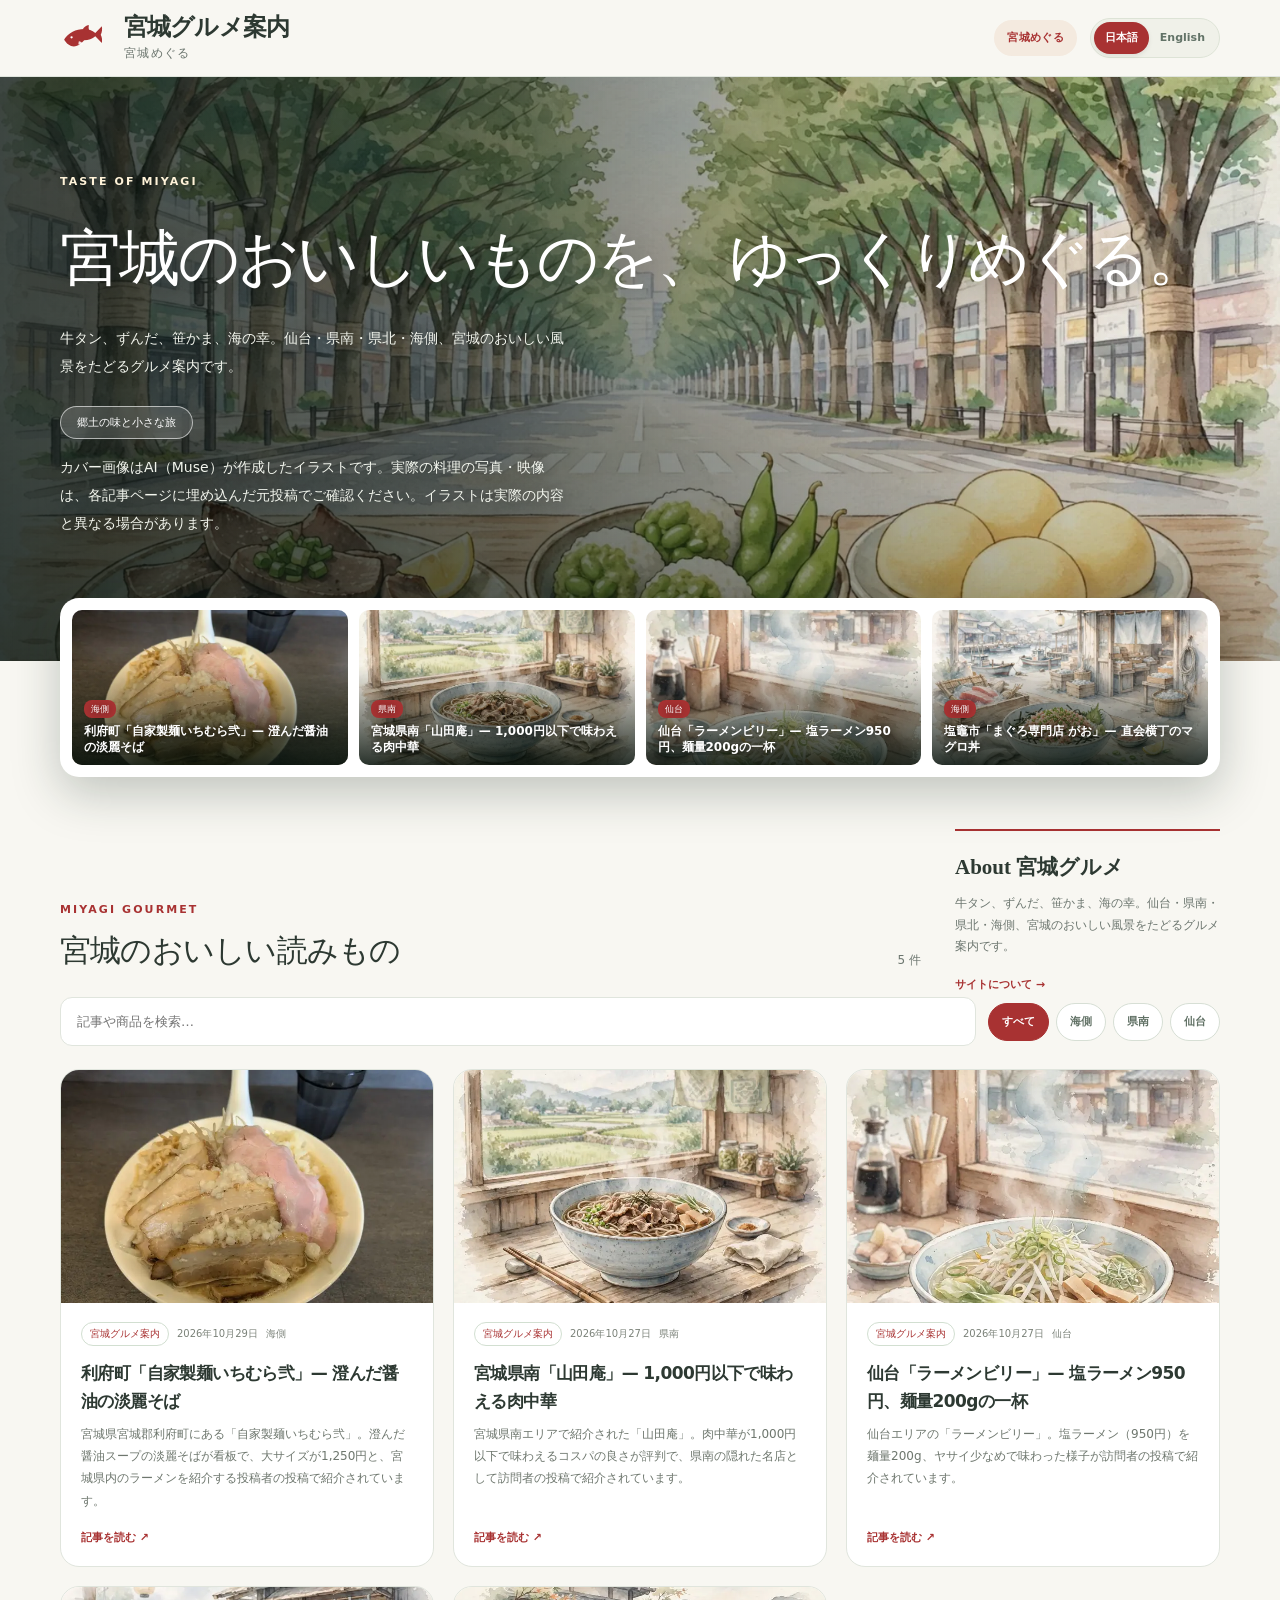
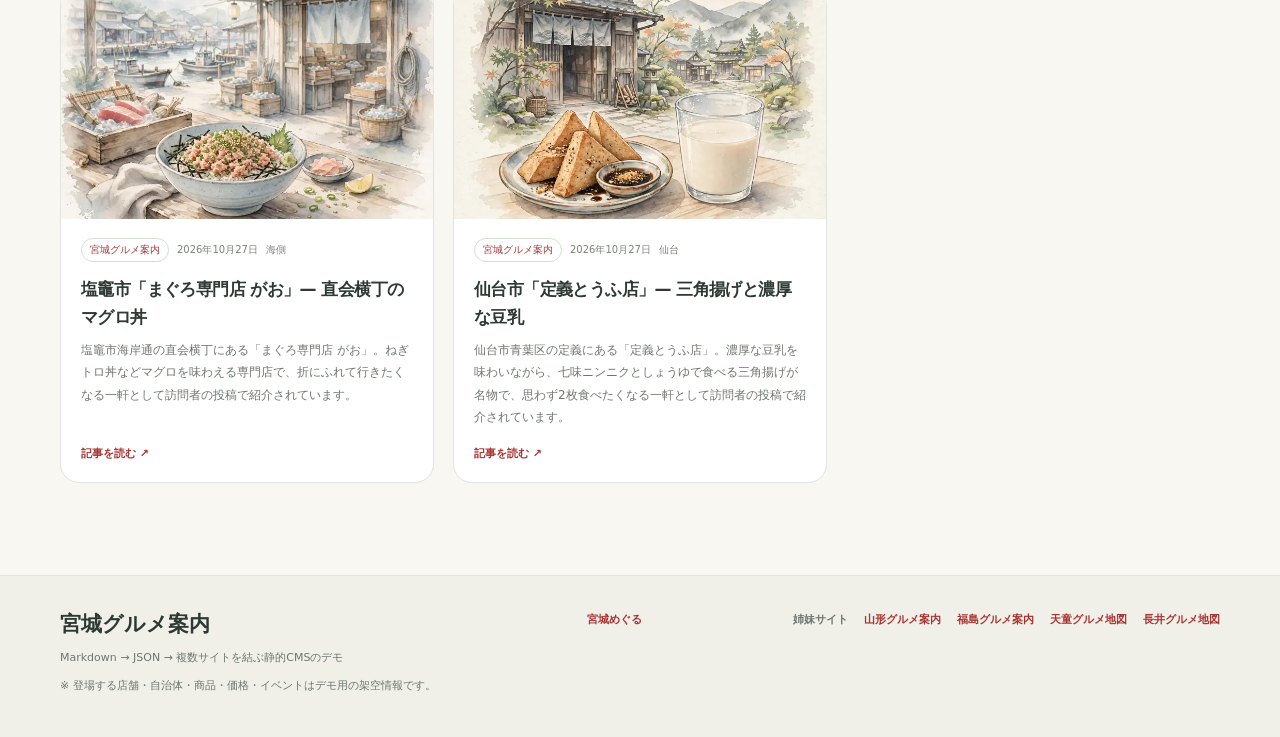
==== preview.html @ 6ae675f7 "Update generated site files" ====
<!doctype html><html lang="ja"><head><meta charset="utf-8"><meta name="viewport" content="width=device-width,initial-scale=1"><meta name="description" content="Markdownから生成した静的JSONサイト"><title>宮城グルメ案内</title><style>:root{--bg:#f8f7f2;--ink:#2d3932;--muted:#6c766f;--line:#e0e5dd;--accent:#416851;--accentsoft:#edf3eb;--paper:#fff;--round:19px;--shadow:0 18px 48px rgba(37,57,42,.075)}*{box-sizing:border-box}html{scroll-behavior:smooth}body{margin:0;background:var(--bg);color:var(--ink);font:15px/1.8 -apple-system,BlinkMacSystemFont,'Noto Sans JP','Hiragino Kaku Gothic ProN',system-ui,sans-serif}button,input{font:inherit}button{cursor:pointer}a{color:inherit;text-decoration:none}a:hover{color:var(--accent)}img{max-width:100%}h1,h2,h3,p{margin-top:0}[hidden]{display:none!important}.container{width:min(1160px,calc(100% - 48px));margin:auto}.topbar{position:sticky;top:0;z-index:5;background:rgba(248,247,242,.97);backdrop-filter:blur(13px);border-bottom:1px solid var(--line)}.topline{display:flex;gap:18px;align-items:center;justify-content:space-between;min-height:76px}.brand{display:flex;align-items:center;gap:12px;min-width:0}.brandicon{width:42px;height:42px;display:grid;place-items:center;border-radius:13px;background:var(--accent);color:white;font:26px Georgia,serif}.brandname{display:block;font-family:Georgia,'Noto Serif JP',serif;font-size:24px;font-weight:700;line-height:1.1;letter-spacing:-.035em}.brandsub{display:block;font-size:12px;color:var(--muted);letter-spacing:.11em;line-height:1.4;margin-top:5px}.links{display:flex;align-items:center;gap:6px;flex-wrap:wrap;justify-content:flex-end}.links a{font-size:11px;font-weight:700;letter-spacing:.025em;border-radius:100px;padding:8px 13px;white-space:nowrap}.links a.selected{background:var(--accentsoft);color:var(--accent)}.cartbadge{display:inline-block;background:var(--accent);color:white;border-radius:15px;font-size:9px;min-width:17px;text-align:center;padding:0 4px}.mobilehint{display:none}.hero{background:linear-gradient(115deg,#e3eade,#f2dfc7);position:relative;overflow:hidden}.hero:before{content:"";position:absolute;width:370px;height:370px;border-radius:100%;right:-55px;top:-160px;background:rgba(255,255,255,.28)}.hero:after{content:"✳";position:absolute;right:10%;bottom:-150px;font:350px Georgia,serif;line-height:1;color:rgba(74,110,81,.09);transform:rotate(-16deg)}.hero.town{background:linear-gradient(110deg,#d9ebec,#eaf1e2)}.hero.town:after{content:"⌂";color:rgba(66,106,118,.09)}.hero.fruit{background:linear-gradient(110deg,#f6e6d2,#f7e0d9)}.hero.fruit:after{content:"◌";color:rgba(166,95,70,.13)}.heroinner{position:relative;z-index:1;padding:70px 0 77px;max-width:1160px;margin:auto}.kicker{font-size:11px;letter-spacing:.19em;font-weight:800;color:var(--accent)}.hero h1{font:500 clamp(35px,5vw,61px)/1.5 Georgia,'Noto Serif JP',serif;letter-spacing:-.035em;margin:19px 0;color:#263c31;white-space:pre-line}.hero p{font-size:14px;max-width:565px;color:#5c6a60;line-height:2}.hero .subpill{display:inline-flex;border:1px solid color-mix(in srgb,var(--accent) 35%,transparent);border-radius:100px;color:var(--accent);font-size:11px;padding:6px 16px;margin-top:12px;background:rgba(255,255,255,.28)}.section{padding:52px 0}.sectiontitle{display:flex;justify-content:space-between;align-items:end;margin-bottom:25px;gap:16px}.sectiontitle h2{font:500 31px/1.35 Georgia,'Noto Serif JP',serif;letter-spacing:-.025em;margin:8px 0 0}.sectiontitle .caption{font-size:12px;color:var(--muted);margin:0}.siteintro{display:grid;grid-template-columns:repeat(3,1fr);gap:18px;margin-bottom:50px}.siteitem{border:1px solid var(--line);background:white;border-radius:18px;padding:22px 23px;transition:transform .15s,border-color .15s;display:flex;gap:12px;align-items:start}.siteitem:hover{transform:translateY(-3px);border-color:var(--accent)}.siteemoji{width:45px;height:45px;border-radius:15px;background:var(--accentsoft);display:grid;place-items:center;font-size:23px;flex:none}.siteitem strong{font-size:15px}.siteitem span{display:block;font-size:11px;color:var(--muted);line-height:1.8;margin-top:4px}.tools{display:flex;gap:12px;flex-wrap:wrap;align-items:center;margin-bottom:23px}.search{background:#fff;border:1px solid var(--line);padding:12px 16px;border-radius:12px;min-width:220px;flex:1;font-size:13px;outline-color:var(--accent)}.chips{display:flex;flex-wrap:wrap;gap:7px}.chip{border:1px solid #d7dfd5;color:#617165;padding:8px 13px;background:#fff;border-radius:30px;font-size:11px;font-weight:700}.chip.active{background:var(--accent);color:white;border-color:var(--accent)}.grid{display:grid;grid-template-columns:repeat(3,minmax(0,1fr));gap:19px}.tile{border-radius:var(--round);background:var(--paper);border:1px solid var(--line);overflow:hidden;display:flex;flex-direction:column;transition:transform .18s,border-color .18s,box-shadow .18s}.tile:hover{transform:translateY(-4px);box-shadow:var(--shadow);border-color:#b3c6b6}.tile-image{width:100%;height:auto;display:block;background:#e8e4d8}.tile-content{display:flex;flex-direction:column;flex:1;padding:19px 20px 18px}.tile-meta{display:flex;gap:8px;align-items:center;flex-wrap:wrap;color:#7b8279;font-size:10px}.tag{color:var(--accent);border:1px solid #d2dfd1;border-radius:20px;padding:2px 8px;font-size:10px}.tile h3{font-size:17px;line-height:1.65;margin:13px 0 8px;letter-spacing:-.035em}.tile p{font-size:12px;color:#6e776e;line-height:1.85;margin-bottom:16px}.tile-foot{margin-top:auto;display:flex;gap:10px;justify-content:space-between;align-items:center}.more{color:var(--accent);font-size:11px;font-weight:800}.price{font-size:19px;font-weight:750;color:#a65e42}.price small{font-size:10px;font-weight:400;color:#777}.pillbutton{border:1px solid var(--accent);background:var(--accent);color:white;border-radius:30px;padding:7px 15px;font-size:11px;font-weight:700}.pillbutton.ghost{background:white;color:var(--accent)}.pillbutton:hover{opacity:.85}.introgrid{display:grid;grid-template-columns:1fr 265px;gap:34px}.rightnote{border-top:2px solid var(--accent);padding-top:22px}.rightnote h3{font:600 21px Georgia,serif;margin-bottom:12px}.rightnote p{font-size:12px;color:var(--muted)}.article{display:grid;grid-template-columns:minmax(0,1fr) 260px;gap:34px;align-items:start}.articlehead{padding:44px 0 32px;background:linear-gradient(105deg,var(--accentsoft),#f5eddf)}.articlehead h1{font:500 clamp(29px,4vw,44px)/1.52 Georgia,'Noto Serif JP',serif;margin:12px 0 0;overflow-wrap:anywhere}.paper{border:1px solid var(--line);border-radius:19px;background:#fff;padding:32px;overflow-wrap:anywhere}.articlecover{width:100%;height:auto;border-radius:11px;margin-bottom:26px}.prose{font-size:14px;line-height:2.15}.prose h2{font-size:20px;margin-top:30px;border-left:4px solid var(--accent);padding-left:12px}.prose h3{font-size:17px}.prose img{display:block;margin:22px auto;max-width:100%;height:auto;border-radius:10px}.prose p{margin-bottom:18px}.prose a{color:var(--accent);font-weight:600;text-decoration:underline;text-underline-offset:3px}.prose a:hover{text-decoration-thickness:2px}.prose ul{padding-left:20px}.prose table{width:100%;border-collapse:collapse;margin:4px 0 24px;font-size:13px;line-height:1.75}.prose th,.prose td{border:1px solid var(--line);padding:9px 12px;text-align:left;vertical-align:top}.prose th{background:var(--accentsoft);font-weight:700}.prose tbody tr:nth-child(even){background:#fafaf6}.prose td:first-child{font-weight:600}.prose pre{overflow-x:auto;background:#f4f4ee;border:1px solid var(--line);border-radius:10px;padding:14px 16px;font-size:12.5px;line-height:1.7;margin:4px 0 22px}.prose code{font-family:ui-monospace,SFMono-Regular,Menlo,Consolas,monospace}.backlink{display:inline-flex;margin-top:25px;color:var(--accent);font-weight:800;font-size:12px}.info{padding:17px;background:var(--accentsoft);border-radius:13px;font-size:12px;color:#5f6e62;margin-top:18px}.info.warn{background:#fff4e5;color:#956044;border:1px solid #efd7b9}.cross{margin-top:45px;padding-top:20px;border-top:1px solid var(--line)}.cross h2{font:500 25px Georgia,serif}.crosslinks{display:grid;grid-template-columns:repeat(2,minmax(0,1fr));gap:14px}.crosslink{display:flex;align-items:center;gap:12px;border:1px solid var(--line);padding:9px;background:white;border-radius:12px;min-width:0}.crosslink img{width:78px;height:58px;object-fit:cover;border-radius:7px;flex:none}.crosslink strong{font-size:12px;line-height:1.5;display:block}.crosslink span{font-size:10px;color:var(--muted)}.lead{font:500 18px/1.85 Georgia,serif}.purchase{display:flex;align-items:end;justify-content:space-between;gap:12px;background:#f8f6ef;padding:18px;border-radius:13px;margin-top:25px}.purchase .pillbutton{font-size:13px;padding:12px 18px}.toolbar{display:flex;align-items:center;justify-content:space-between;gap:12px;margin-bottom:24px}.notice{font-size:12px;color:#926148;background:#fff1e7;border:1px solid #eed6c2;border-radius:10px;padding:12px 16px}.cartrow{display:grid;grid-template-columns:90px 1fr auto;align-items:center;gap:17px;border-bottom:1px solid var(--line);padding:19px 0}.cartrow img{width:90px;height:67px;object-fit:cover;border-radius:9px}.cartrow h3{font-size:15px;margin-bottom:4px}.cartrow p{font-size:11px;color:var(--muted);margin:0}.cartctrl{display:flex;align-items:center;gap:9px}.cartctrl button{border:1px solid var(--line);background:#fff;padding:4px 10px;border-radius:8px}.total{display:flex;align-items:center;justify-content:space-between;font-size:20px;font-weight:bold;margin:30px 0}.servicegrid{display:grid;grid-template-columns:repeat(3,minmax(0,1fr));gap:12px;margin:0 0 35px}.service{padding:17px 20px;background:white;border:1px solid var(--line);border-radius:14px;font-size:13px;font-weight:700;color:#466f78;display:flex;align-items:center;gap:10px}.footer{margin-top:40px;border-top:1px solid var(--line);background:#f0f0e8;padding:34px 0}.footerinner{display:flex;align-items:start;justify-content:space-between;gap:24px}.footer strong{font:600 21px Georgia,serif}.footer p{font-size:11px;color:var(--muted);margin:8px 0}.footlinks{display:flex;gap:16px;flex-wrap:wrap}.footlinks a{font-size:11px;font-weight:700;color:var(--accent)}.sisterlinks{align-items:center}.sisterlabel{font-size:11px;font-weight:800;color:var(--muted)}.empty{padding:35px;border:1px dashed #ccd5ca;border-radius:14px;text-align:center;color:var(--muted)}.loading{padding:50px;text-align:center}.sr-only{position:absolute;width:1px;height:1px;overflow:hidden;clip:rect(0,0,0,0)}
@media(max-width:950px){.grid{grid-template-columns:repeat(2,minmax(0,1fr))}.siteintro{grid-template-columns:repeat(2,minmax(0,1fr))}.introgrid,.article{grid-template-columns:1fr}.rightnote{display:none}.links{gap:0}.links a{padding:8px 9px}.heroinner{padding:58px 0}}
@media(max-width:600px){.container{width:calc(100% - 30px)}.topline{min-height:80px;display:block;padding:12px 0}.brand{margin-bottom:8px}.brandicon{width:33px;height:33px;font-size:19px}.brandname{font-size:19px}.brandsub{display:none}.links{justify-content:flex-start;gap:2px}.links a{font-size:10px;padding:5px 8px}.heroinner{padding:38px 0 44px}.hero h1{font-size:35px}.hero p{font-size:12px}.hero:after{font-size:210px;bottom:-85px}.section{padding:36px 0}.siteintro,.grid,.crosslinks,.servicegrid{grid-template-columns:1fr}.sectiontitle h2{font-size:25px}.paper{padding:20px}.articlehead{padding:27px 0}.cartrow{grid-template-columns:65px 1fr}.cartrow img{width:65px;height:58px}.cartctrl{grid-column:2}.purchase{display:block}.purchase button{margin-top:16px}.footerinner{display:block}.footlinks{margin-top:16px}.tile-content{padding:16px}.prose table{display:block;overflow-x:auto;-webkit-overflow-scrolling:touch}.prose th,.prose td{padding:8px 10px}.prose table:has(>thead>tr>:nth-child(2):last-child){overflow:visible}.prose table:has(>thead>tr>:nth-child(2):last-child) thead{display:none}.prose table:has(>thead>tr>:nth-child(2):last-child) tbody,.prose table:has(>thead>tr>:nth-child(2):last-child) tr{display:block}.prose table:has(>thead>tr>:nth-child(2):last-child) tr{border:1px solid var(--line);border-radius:12px;margin-bottom:12px;overflow:hidden;background:#fff}.prose table:has(>thead>tr>:nth-child(2):last-child) td{display:block;border:none;padding:6px 14px 12px}.prose table:has(>thead>tr>:nth-child(2):last-child) td:first-child{background:var(--accentsoft);font-weight:700;white-space:normal;padding:8px 14px;margin-bottom:6px}.prose table:not(:has(>thead>tr>:nth-child(2):last-child)) th,.prose table:not(:has(>thead>tr>:nth-child(2):last-child)) td{min-width:112px}}
@media(prefers-reduced-motion:reduce){html{scroll-behavior:auto}.tile,.siteitem{transition:none}}
/* Bi-lingual navigation and photographic Miyagi gourmet hero. */
.header-right{display:flex;align-items:center;gap:13px;justify-content:flex-end;flex-wrap:wrap}
.language-switch{display:inline-flex;background:#f0f1e9;border:1px solid #dde3d6;padding:3px;border-radius:40px;white-space:nowrap}
.language-switch button{border:0;background:transparent;padding:6px 11px;color:#627367;border-radius:30px;font-size:11px;font-weight:750}
.language-switch button.chosen{background:var(--accent);color:#fff;box-shadow:0 2px 5px #00000014}
.hero.miyagi{background:#38302a;color:#fff}
.hero.miyagi .hero-photo{position:absolute;inset:0;width:100%;height:100%;object-fit:cover;display:block}
.hero.miyagi:before{display:none}
.hero.miyagi:after{content:none}
.hero.miyagi .heroinner{isolation:isolate}
.hero.miyagi h1{color:#fff;text-shadow:0 2px 20px #00000070}
.hero.miyagi .kicker{color:#fae0b5}
.hero.miyagi p{color:#fff0d9;max-width:510px;text-shadow:0 1px 12px #00000065}
.hero.miyagi .subpill{background:#ffffff1f;border-color:#ffffff80;color:#fff}
.site-link-label{color:var(--accent)!important;font-weight:700!important}
@media(max-width:1060px){.header-right{gap:6px}.links a{padding:6px 8px}}
@media(max-width:720px){.header-right{justify-content:flex-start}.language-switch{margin-top:4px}.hero.miyagi .hero-photo{object-position:56% center}.hero.miyagi:before{display:block;background:linear-gradient(90deg,#221b14bb,transparent);inset:0;width:auto;height:auto;border-radius:0}.hero.miyagi .heroinner{padding:55px 0 65px}}


/* Editorial photographic style, with fully localized HTML text over image assets. */
.hero{background:#22312b;min-height:440px;isolation:isolate}
.hero .hero-photo{position:absolute;inset:0;width:100%;height:100%;display:block;object-fit:cover;object-position:center 47%;z-index:-2}
.hero:before,.hero.miyagi:before{content:"";display:block;position:absolute;inset:0;width:100%;height:100%;border-radius:0;background:linear-gradient(90deg,rgba(10,22,19,.79) 0%,rgba(13,24,20,.56) 39%,rgba(13,22,19,.07) 84%),linear-gradient(0deg,rgba(11,20,15,.30),transparent 55%);z-index:-1;pointer-events:none}
.hero:after,.hero.town:after,.hero.fruit:after,.hero.miyagi:after{content:none;display:none}
.hero.town,.hero.fruit,.hero.bakery,.hero.miyagi,.hero.portal{background-color:#284034}
.hero .heroinner{position:relative;z-index:1;padding:90px 0 110px}
.hero h1,.hero.miyagi h1{color:#fff;text-shadow:0 4px 30px rgba(0,0,0,.38)}
.hero p,.hero.miyagi p{color:#f3f6ee;text-shadow:0 1px 15px rgba(0,0,0,.5)}
.hero .kicker,.hero.miyagi .kicker{color:#fff3d9;text-shadow:0 1px 8px #0007}
.hero .subpill,.hero.miyagi .subpill{color:white;border-color:#fff9;background:#ffffff24;backdrop-filter:blur(8px)}
.hero.fruit .hero-photo{object-position:center 48%}
.hero.town .hero-photo{object-position:center 50%}
.hero.bakery .hero-photo{object-position:center 50%}
.siteintro{grid-template-columns:repeat(4,minmax(0,1fr));gap:15px;margin-bottom:51px}
.siteitem{display:block;padding:0;overflow:hidden;min-width:0;box-shadow:0 5px 20px #20351f0a}
.siteitem-photo{display:block;overflow:hidden;height:156px;margin:0!important;background:#dde4d6}
.siteitem-photo img{width:100%;height:100%;display:block;object-fit:cover;transition:transform .3s}
.siteitem:hover .siteitem-photo img{transform:scale(1.045)}
.siteitem-info{padding:17px 19px 20px}
.siteitem-info strong{display:block;font-size:17px;line-height:1.45;margin:6px 0}
.siteitem-info .siteitem-type{font-size:10px;color:var(--accent);font-weight:800;letter-spacing:.07em}
.siteitem-info .siteitem-description{font-size:11px;line-height:1.7;color:#68766e;display:block;min-height:38px}
.siteitem-info .site-link-label{display:block;margin-top:14px}
.feature-wrap{position:relative;z-index:2;margin-top:-63px}
.photo-features{display:grid;grid-template-columns:repeat(4,minmax(0,1fr));gap:11px;padding:12px;background:#fff;border-radius:19px;box-shadow:0 16px 48px #172a2040}
.photo-feature{position:relative;height:155px;overflow:hidden;display:block;border-radius:10px;background:#dce8df}
.photo-feature:after{content:"";position:absolute;inset:0;background:linear-gradient(0deg,#05100ad9,transparent 65%)}
.photo-feature img{width:100%;height:100%;display:block;object-fit:cover;transition:transform .3s}
.photo-feature:hover img{transform:scale(1.07)}
.feature-caption{position:absolute;z-index:1;bottom:10px;left:12px;right:12px;color:#fff;text-shadow:0 1px 8px #000a}
.feature-caption small{display:inline-block;font-size:9px;background:var(--accent);color:#fff;padding:1px 7px;border-radius:8px;margin-bottom:5px}
.feature-caption strong{display:block;font-size:12px;line-height:1.35;max-height:3em;overflow:hidden}
@media(max-width:1000px){.siteintro{grid-template-columns:repeat(2,minmax(0,1fr))}.photo-feature{height:138px}.hero .heroinner{padding:70px 0 103px}}
@media(max-width:650px){.hero{min-height:385px}.hero .heroinner{padding:55px 0 100px}.hero:before{background:linear-gradient(90deg,#102015d9,rgba(12,28,19,.56) 75%,#0b261f35)}.siteintro{gap:12px}.siteitem-photo{height:112px}.siteitem-info{padding:12px}.siteitem-info strong{font-size:14px}.siteitem-info .siteitem-description{min-height:0}.photo-features{grid-template-columns:repeat(2,minmax(0,1fr));gap:8px;padding:8px;border-radius:14px}.feature-wrap{margin-top:-53px}.photo-feature{height:128px}.feature-caption strong{font-size:11px}}

/* Editorial vector logos, replacing the temporary h./house/emoji marks. */
.brandicon{width:52px;height:52px;flex:none;display:inline-flex;align-items:center;justify-content:center;background:transparent!important;color:#4a755f;border-radius:0!important;font-size:inherit;overflow:visible}
.brandicon svg{display:block;width:49px;height:49px;max-width:none;flex:none}
.brandicon-portal{color:#55785c}
.brandicon-bakery{color:#9b6a36}
.brandicon-town{color:#517c55}
.brandicon-fruit{color:#e77e2a}
.brandicon-gourmet{color:#143c47}
.brandicon-gourmet svg{width:54px}
.brandicon-miyagi{color:#a83232}
@media(max-width:650px){.brandicon{width:39px;height:39px}.brandicon svg{width:38px;height:38px}.brandicon-gourmet svg{width:42px}}

.embed{display:flex;justify-content:center;margin:0 auto 24px;max-width:560px}
.embed blockquote{width:100%}
.heronote{font-size:11px;color:#7a847b;margin-top:14px;max-width:680px;line-height:1.9}
.mapbox{margin-top:26px;border:1px solid var(--line);border-radius:13px;padding:18px;background:#fbfaf5}.mapbox h3{font-size:15px;margin-bottom:10px}.maplinks{display:flex;gap:10px;flex-wrap:wrap}.mapbox p{font-size:11px;color:var(--muted);margin:10px 0 0}

/* Article page: left sidebar with site note + SNS embed (trial, 2026-10-26) */
.article{grid-template-columns:350px minmax(0,1fr)}
.leftnote{position:sticky;top:96px;border-top:2px solid var(--accent);padding-top:22px}
.leftnote h3{font:600 21px Georgia,serif;margin-bottom:12px}
.leftnote p{font-size:12px;color:var(--muted)}
.leftnote .embed{margin:24px 0 0;max-width:100%}
@media(max-width:950px){.article{grid-template-columns:1fr}.leftnote{position:static}}
.tsub{display:block;font-size:.6em;font-weight:500;letter-spacing:.02em;opacity:.72;margin-top:.16em}

/* Cover images: show the whole image at its natural aspect ratio, never cropped to a fixed frame (2026-10-26) */
.tile-image,.articlecover{aspect-ratio:auto;object-fit:initial}
</style></head><body><div id="app" data-default="miyagi" data-preview="true" data-root="./" data-mode="site" data-site-id="miyagi" data-portal-url=""><p class="loading">読み込み中…</p></div><noscript>JavaScriptを有効にしてください。</noscript><script type="application/json" id="preview-data">{"portal":{"version":1,"schema":"static-portal/v1","schema_version":"1.1.0","sites":[{"id":"miyagi","name":"宮城グルメ案内","short_name":"宮城グルメ","kind":"media","kind_label":"グルメメディア","accent":"#a83232","eyebrow":"TASTE OF MIYAGI","hero_title":"宮城のおいしいものを、 ゆっくりめぐる。","description":"牛タン、ずんだ、笹かま、海の幸。仙台・県南・県北・海側、宮城のおいしい風景をたどるグルメ案内です。","subtitle":"宮城の味を集めた読みもの","hero_note":"郷土の味と小さな旅","about":"宮城県内の飲食店を訪れた人のSNS投稿をもとに、お店と料理を紹介するグルメ案内です。カバー画像はAIが作成した水彩調イラストで、実際の料理の写真は各記事に埋め込んだ元投稿で確認できます。","hero_image":"miyagi/hero.webp","i18n":{"en":{"name":"Miyagi Food Guide","short_name":"Miyagi Food","kind_label":"Food magazine","hero_title":"Take your time exploring\nthe flavors of Miyagi.","description":"Beef tongue, zunda, sasa-kamaboko and seafood: a guide to the flavors of Sendai, Kennan, Kenhoku and the coast in Miyagi.","subtitle":"Stories about the tastes of Miyagi","hero_note":"Local flavors and short trips","about":"A Miyagi food guide based on social posts by people who visited local eateries. Cover images are AI-created watercolor illustrations; see the embedded original posts for actual photos of the food."}},"hero_image_src":"[data-uri]","hero_thumbnail":{"src":"[data-uri]","alt":"宮城グルメ案内","mime":"image/webp"}}],"entries":[{"id":"miyagi:ichimura-ni-rifu","site_id":"miyagi","site_name":"宮城グルメ案内","site_kind":"media","slug":"ichimura-ni-rifu","type":"article","title":"利府町「自家製麺いちむら弐」— 澄んだ醤油の淡麗そば","subtitle":"","author":"","date":"2026-10-29","category":"海側","summary":"宮城県宮城郡利府町にある「自家製麺いちむら弐」。澄んだ醤油スープの淡麗そばが看板で、大サイズが1,250円と、宮城県内のラーメンを紹介する投稿者の投稿で紹介されています。","url":"https://oosawak.github.io/miyagi-gourmet/#/post/miyagi/ichimura-ni-rifu","cover":{"src":"[data-uri]","alt":"自家製麺いちむら弐の「豚らーめん」の写真（厚切りチャーシューと低温チャーシュー、背脂）","mime":"image/webp"},"i18n":{"en":{}},"embed_url":"https://www.instagram.com/reel/Ddn-o4Dppu8/","embed_platform":"instagram","map_query":"自家製麺いちむら弐 利府町"},{"id":"miyagi:yamada-an-kennan","site_id":"miyagi","site_name":"宮城グルメ案内","site_kind":"media","slug":"yamada-an-kennan","type":"article","title":"宮城県南「山田庵」— 1,000円以下で味わえる肉中華","subtitle":"","author":"","date":"2026-10-27","category":"県南","summary":"宮城県南エリアで紹介された「山田庵」。肉中華が1,000円以下で味わえるコスパの良さが評判で、県南の隠れた名店として訪問者の投稿で紹介されています。","url":"https://oosawak.github.io/miyagi-gourmet/#/post/miyagi/yamada-an-kennan","cover":{"src":"[data-uri]","alt":"肉中華そばを描いた水彩調イラスト","mime":"image/webp"},"i18n":{"en":{}},"embed_url":"https://www.threads.com/@ohayo_sendai/post/DZTeo_9E_ug","embed_platform":"threads","map_query":"山田庵 宮城県"},{"id":"miyagi:ramen-billy-sendai","site_id":"miyagi","site_name":"宮城グルメ案内","site_kind":"media","slug":"ramen-billy-sendai","type":"article","title":"仙台「ラーメンビリー」— 塩ラーメン950円、麺量200gの一杯","subtitle":"","author":"","date":"2026-10-27","category":"仙台","summary":"仙台エリアの「ラーメンビリー」。塩ラーメン（950円）を麺量200g、ヤサイ少なめで味わった様子が訪問者の投稿で紹介されています。","url":"https://oosawak.github.io/miyagi-gourmet/#/post/miyagi/ramen-billy-sendai","cover":{"src":"[data-uri]","alt":"塩ラーメンを描いた水彩調イラスト","mime":"image/webp"},"i18n":{"en":{}},"embed_url":"https://www.threads.com/@yu_04_14/post/DSamQOPErBD","embed_platform":"threads","map_query":"ラーメンビリー 仙台"},{"id":"miyagi:maguro-gao-shiogama","site_id":"miyagi","site_name":"宮城グルメ案内","site_kind":"media","slug":"maguro-gao-shiogama","type":"article","title":"塩竈市「まぐろ専門店 がお」— 直会横丁のマグロ丼","subtitle":"","author":"","date":"2026-10-27","category":"海側","summary":"塩竈市海岸通の直会横丁にある「まぐろ専門店 がお」。ねぎトロ丼などマグロを味わえる専門店で、折にふれて行きたくなる一軒として訪問者の投稿で紹介されています。","url":"https://oosawak.github.io/miyagi-gourmet/#/post/miyagi/maguro-gao-shiogama","cover":{"src":"[data-uri]","alt":"マグロのねぎトロ丼を描いた水彩調イラスト","mime":"image/webp"},"i18n":{"en":{}},"embed_url":"https://www.threads.com/@laugh.rain/post/DcW8lsKEyC2","embed_platform":"threads","map_query":"まぐろ専門店 がお 塩竈市"},{"id":"miyagi:joji-tofuten-sendai","site_id":"miyagi","site_name":"宮城グルメ案内","site_kind":"media","slug":"joji-tofuten-sendai","type":"article","title":"仙台市「定義とうふ店」— 三角揚げと濃厚な豆乳","subtitle":"","author":"","date":"2026-10-27","category":"仙台","summary":"仙台市青葉区の定義にある「定義とうふ店」。濃厚な豆乳を味わいながら、七味ニンニクとしょうゆで食べる三角揚げが名物で、思わず2枚食べたくなる一軒として訪問者の投稿で紹介されています。","url":"https://oosawak.github.io/miyagi-gourmet/#/post/miyagi/joji-tofuten-sendai","cover":{"src":"[data-uri]","alt":"三角揚げと豆乳を描いた水彩調イラスト","mime":"image/webp"},"i18n":{"en":{}},"embed_url":"https://www.threads.com/@azuma_wm/post/De-bZI7gdlx","embed_platform":"threads","map_query":"定義とうふ店 仙台市"}],"hero_image_src":"[data-uri]"},"sites":{"miyagi":{"version":1,"schema":"static-site-feed/v1","schema_version":"1.1.0","languages":["ja","en"],"site":{"id":"miyagi","name":"宮城グルメ案内","short_name":"宮城グルメ","kind":"media","kind_label":"グルメメディア","accent":"#a83232","eyebrow":"TASTE OF MIYAGI","hero_title":"宮城のおいしいものを、 ゆっくりめぐる。","description":"牛タン、ずんだ、笹かま、海の幸。仙台・県南・県北・海側、宮城のおいしい風景をたどるグルメ案内です。","subtitle":"宮城の味を集めた読みもの","hero_note":"郷土の味と小さな旅","about":"宮城県内の飲食店を訪れた人のSNS投稿をもとに、お店と料理を紹介するグルメ案内です。カバー画像はAIが作成した水彩調イラストで、実際の料理の写真は各記事に埋め込んだ元投稿で確認できます。","hero_image":"miyagi/hero.webp","i18n":{"en":{"name":"Miyagi Food Guide","short_name":"Miyagi Food","kind_label":"Food magazine","hero_title":"Take your time exploring\nthe flavors of Miyagi.","description":"Beef tongue, zunda, sasa-kamaboko and seafood: a guide to the flavors of Sendai, Kennan, Kenhoku and the coast in Miyagi.","subtitle":"Stories about the tastes of Miyagi","hero_note":"Local flavors and short trips","about":"A Miyagi food guide based on social posts by people who visited local eateries. Cover images are AI-created watercolor illustrations; see the embedded original posts for actual photos of the food."}},"hero_image_src":"[data-uri]","hero_thumbnail":{"src":"[data-uri]","alt":"宮城グルメ案内","mime":"image/webp"}},"entries":[{"id":"miyagi:ichimura-ni-rifu","site_id":"miyagi","site_name":"宮城グルメ案内","site_kind":"media","slug":"ichimura-ni-rifu","type":"article","title":"利府町「自家製麺いちむら弐」— 澄んだ醤油の淡麗そば","subtitle":"","author":"","date":"2026-10-29","category":"海側","summary":"宮城県宮城郡利府町にある「自家製麺いちむら弐」。澄んだ醤油スープの淡麗そばが看板で、大サイズが1,250円と、宮城県内のラーメンを紹介する投稿者の投稿で紹介されています。","url":"https://oosawak.github.io/miyagi-gourmet/#/post/miyagi/ichimura-ni-rifu","cover":{"src":"[data-uri]","alt":"自家製麺いちむら弐の「豚らーめん」の写真（厚切りチャーシューと低温チャーシュー、背脂）","mime":"image/webp"},"i18n":{"en":{}},"embed_url":"https://www.instagram.com/reel/Ddn-o4Dppu8/","embed_platform":"instagram","map_query":"自家製麺いちむら弐 利府町"},{"id":"miyagi:yamada-an-kennan","site_id":"miyagi","site_name":"宮城グルメ案内","site_kind":"media","slug":"yamada-an-kennan","type":"article","title":"宮城県南「山田庵」— 1,000円以下で味わえる肉中華","subtitle":"","author":"","date":"2026-10-27","category":"県南","summary":"宮城県南エリアで紹介された「山田庵」。肉中華が1,000円以下で味わえるコスパの良さが評判で、県南の隠れた名店として訪問者の投稿で紹介されています。","url":"https://oosawak.github.io/miyagi-gourmet/#/post/miyagi/yamada-an-kennan","cover":{"src":"[data-uri]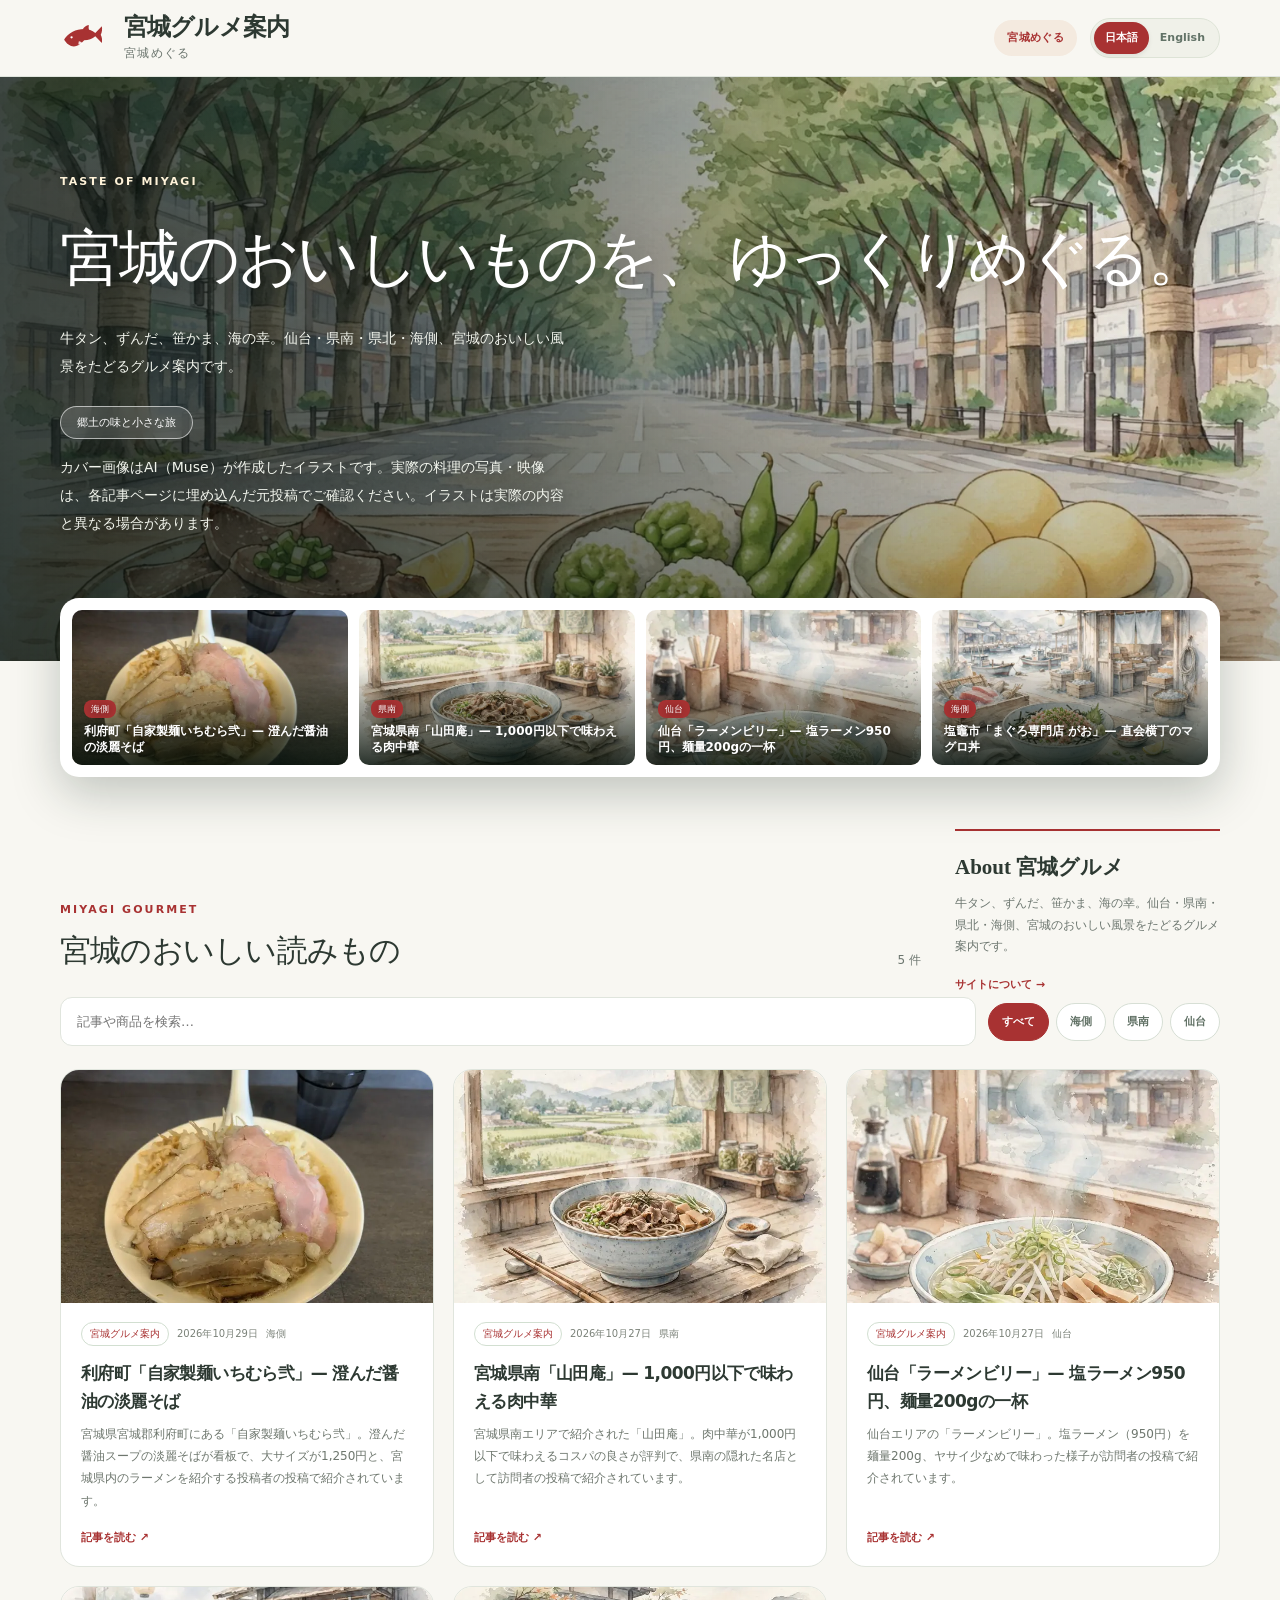
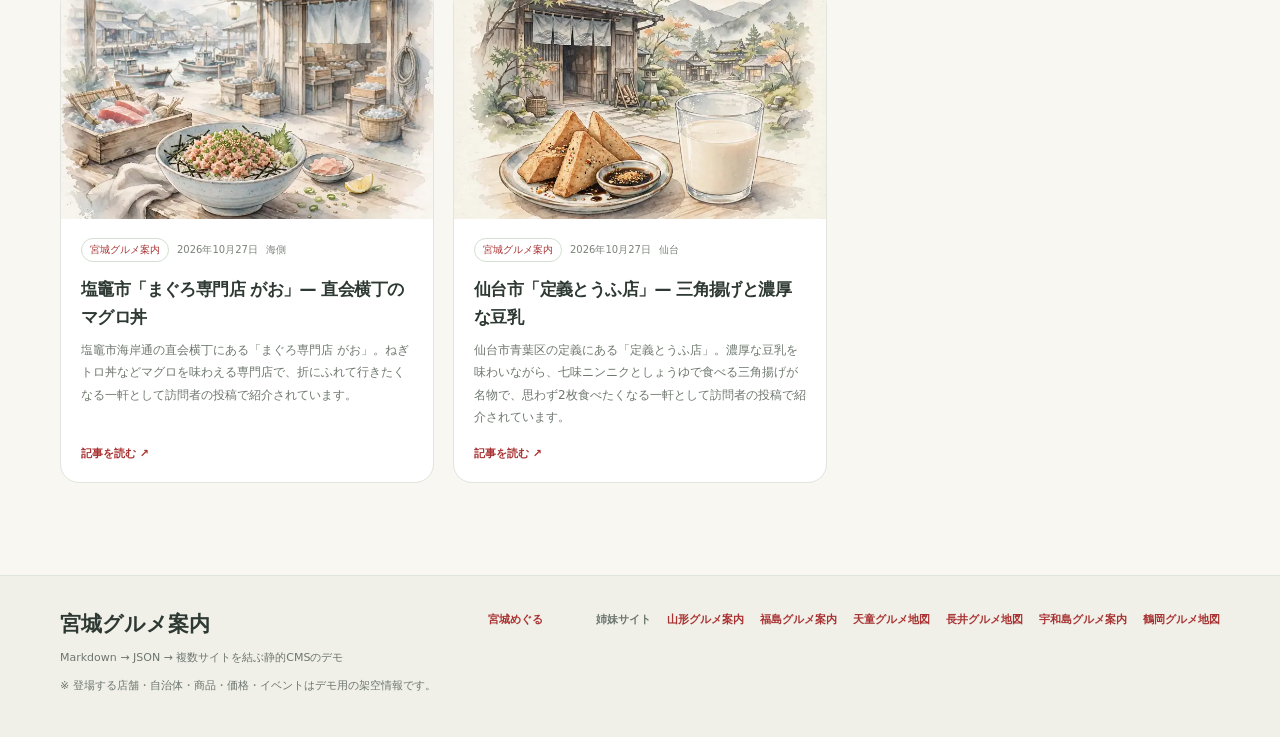
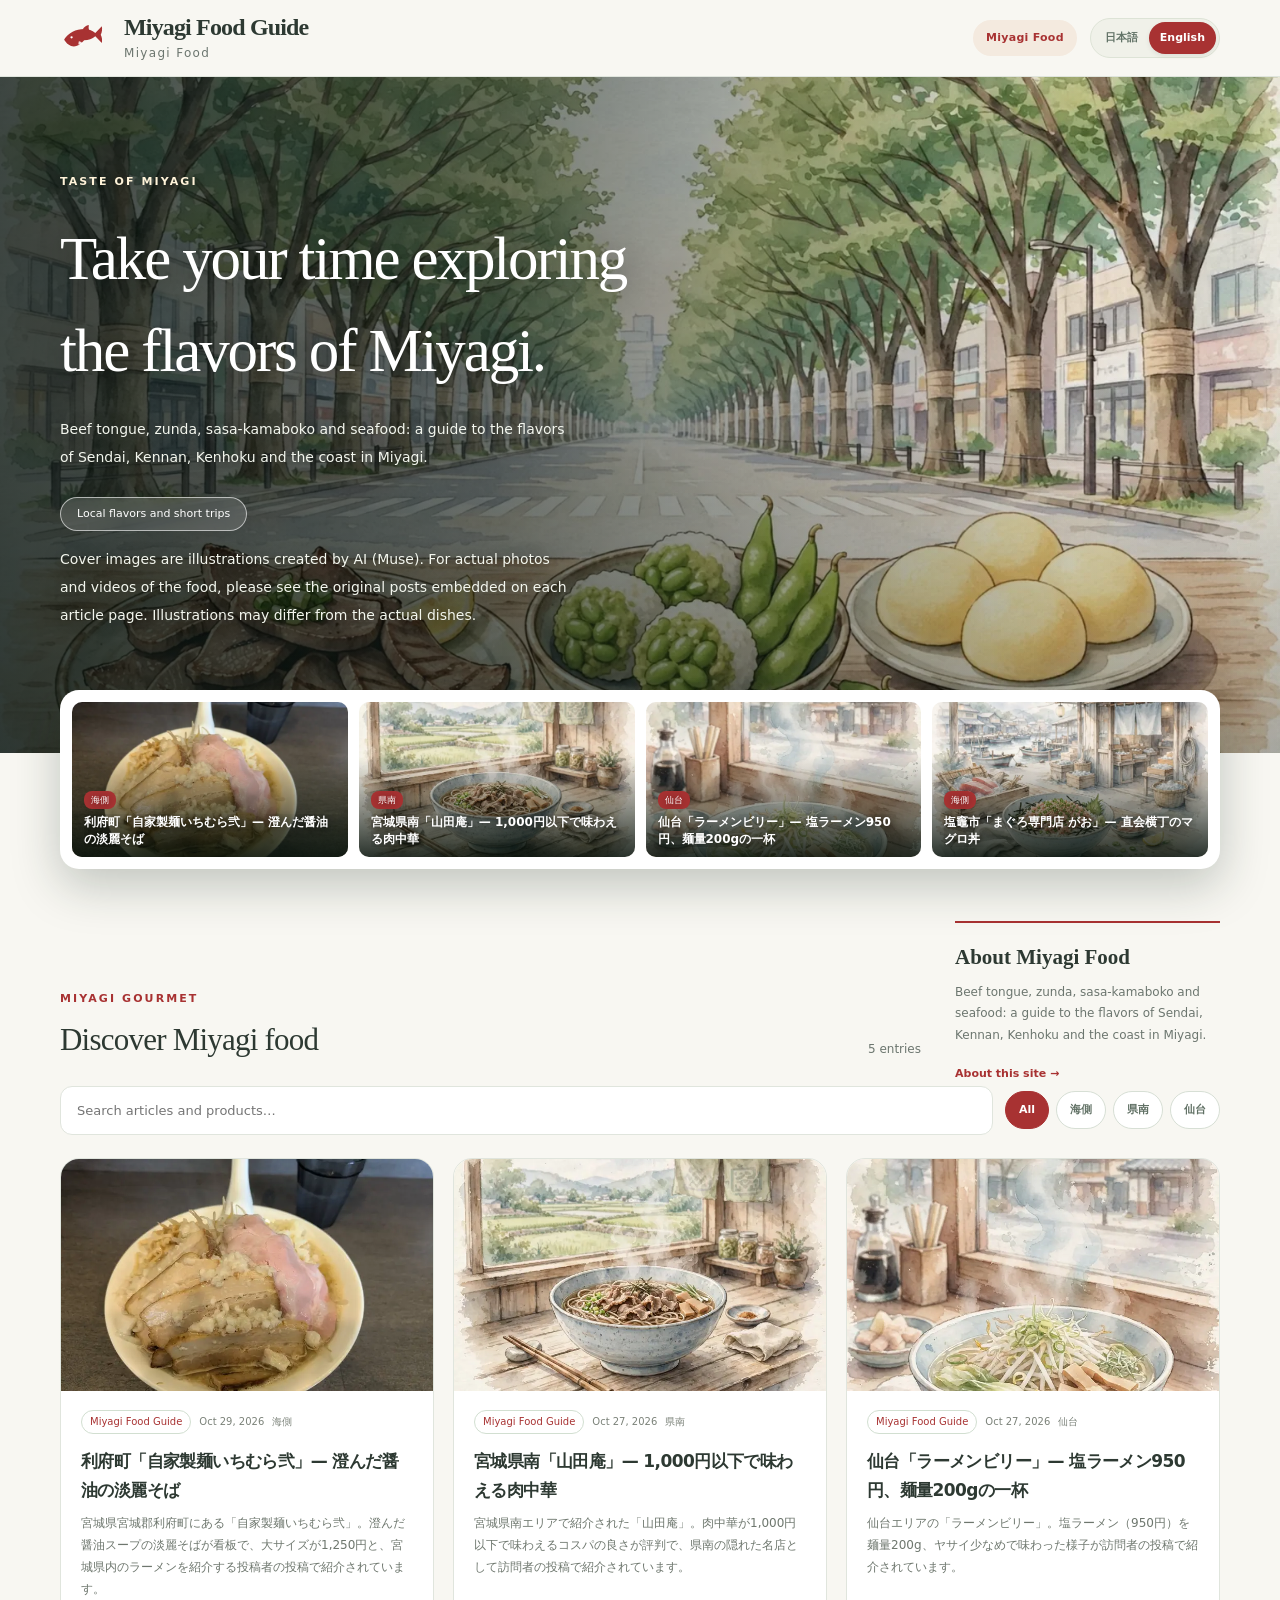
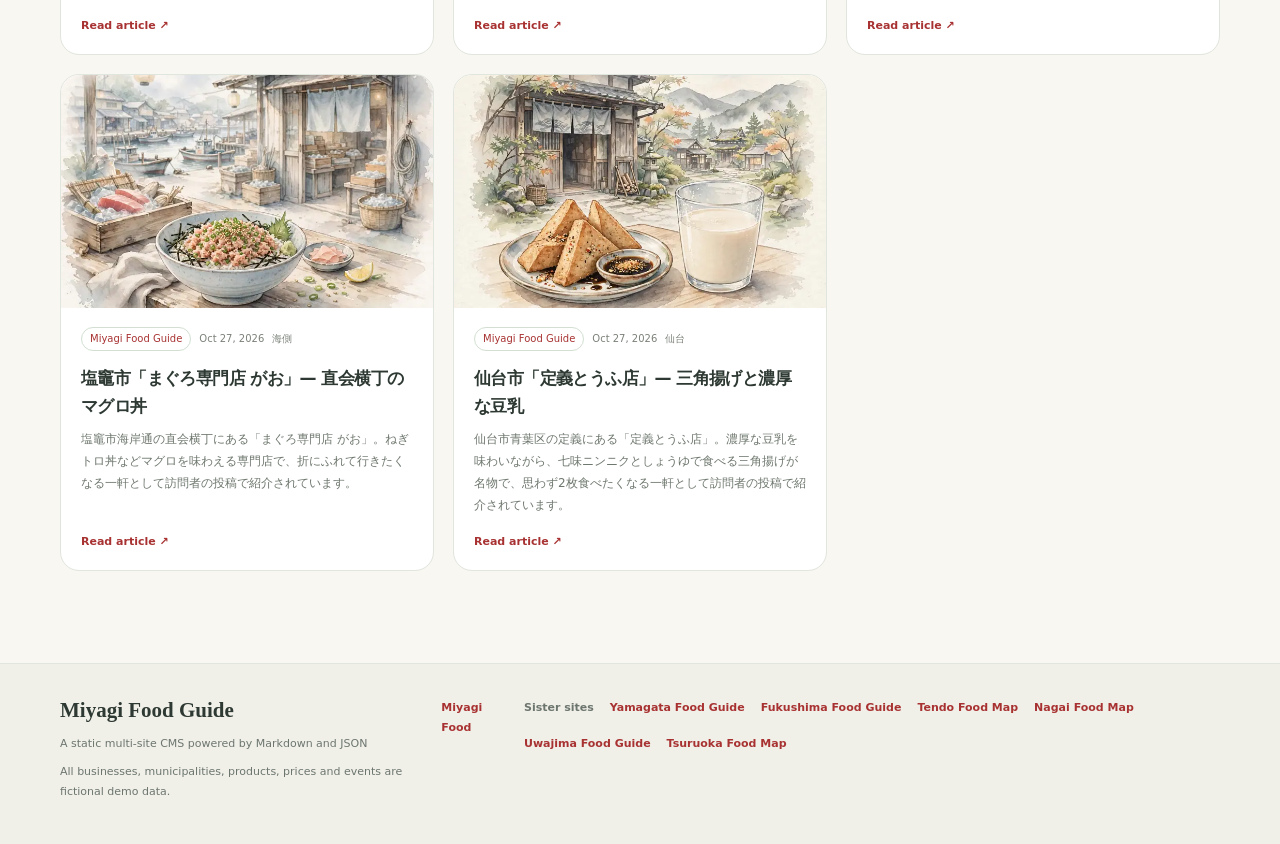
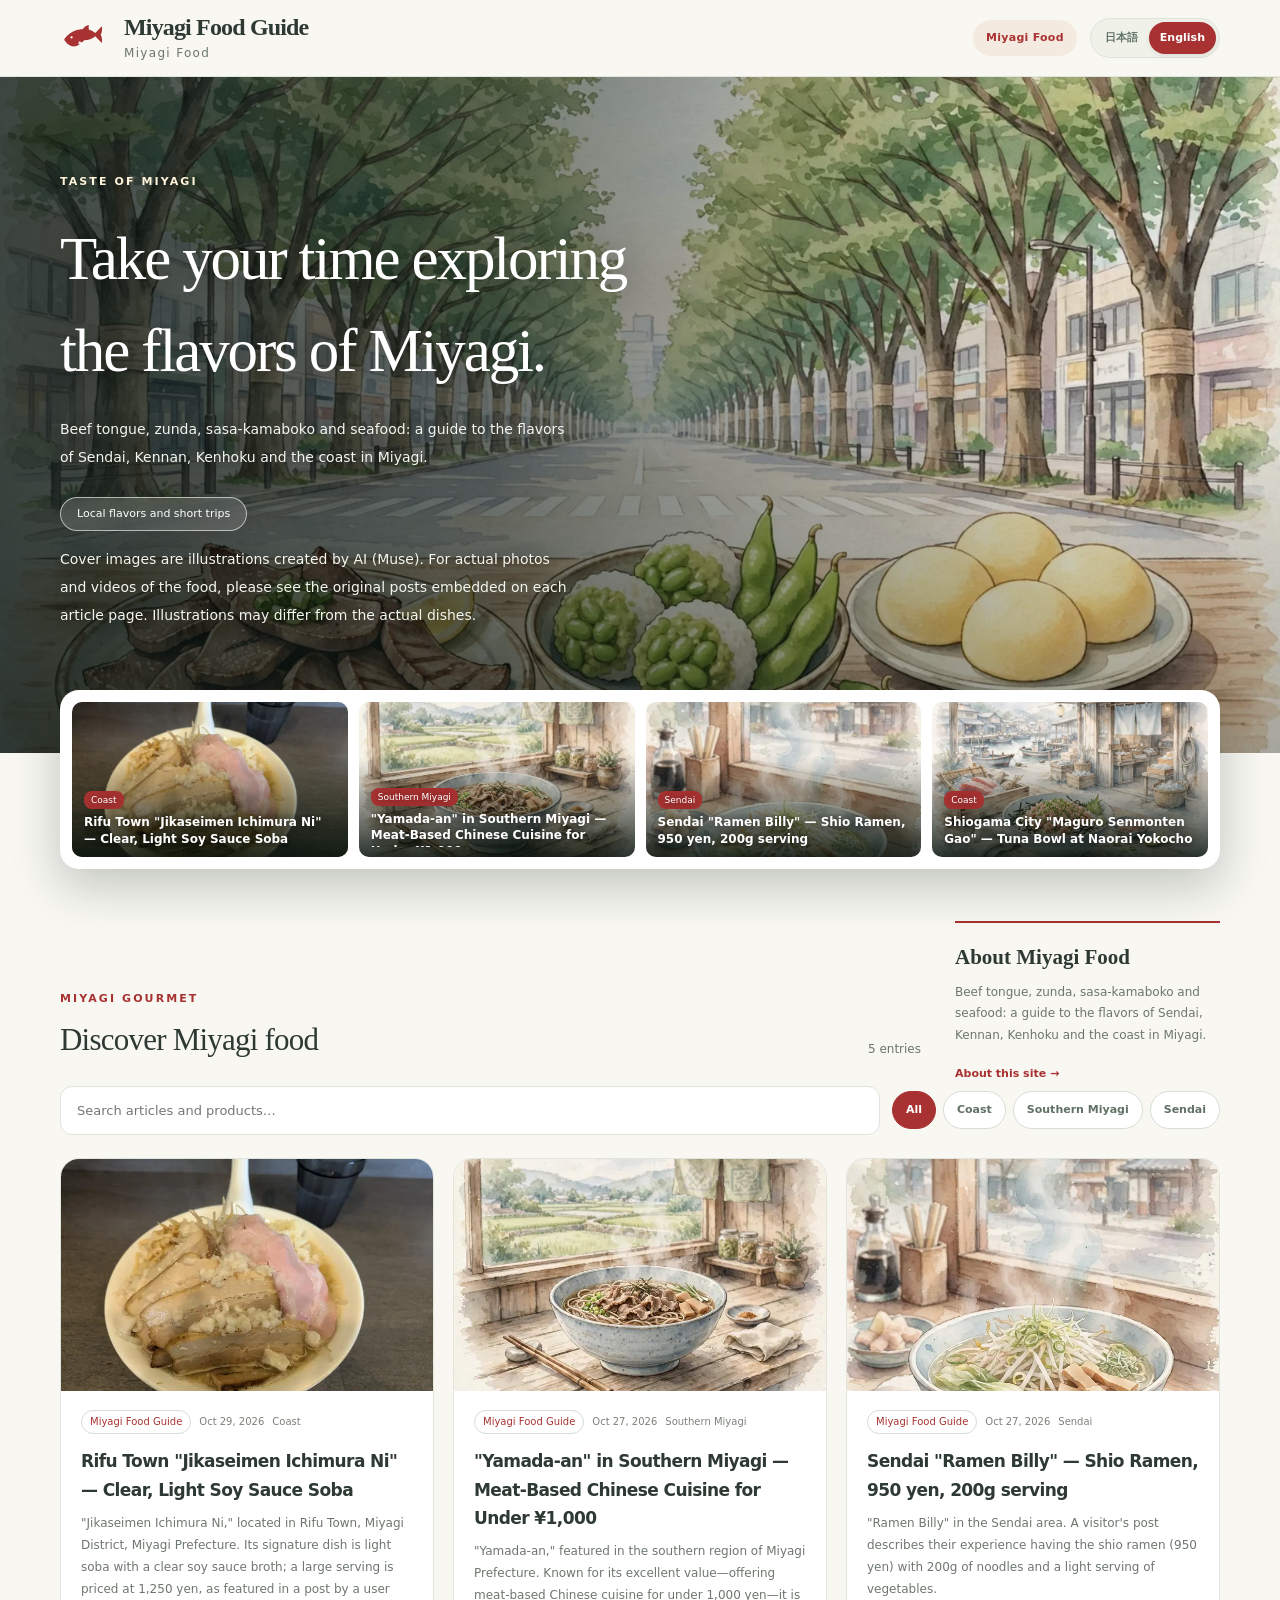
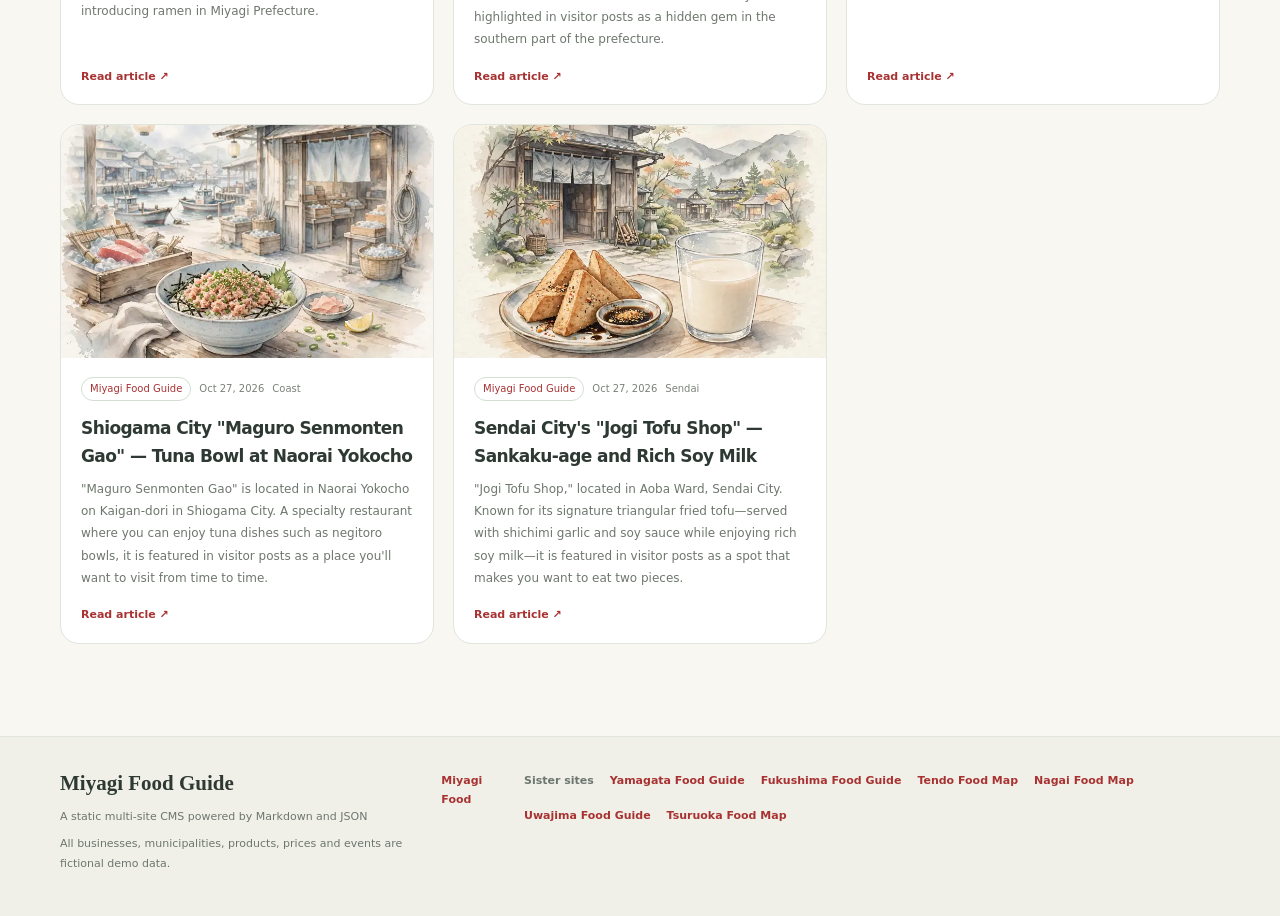
